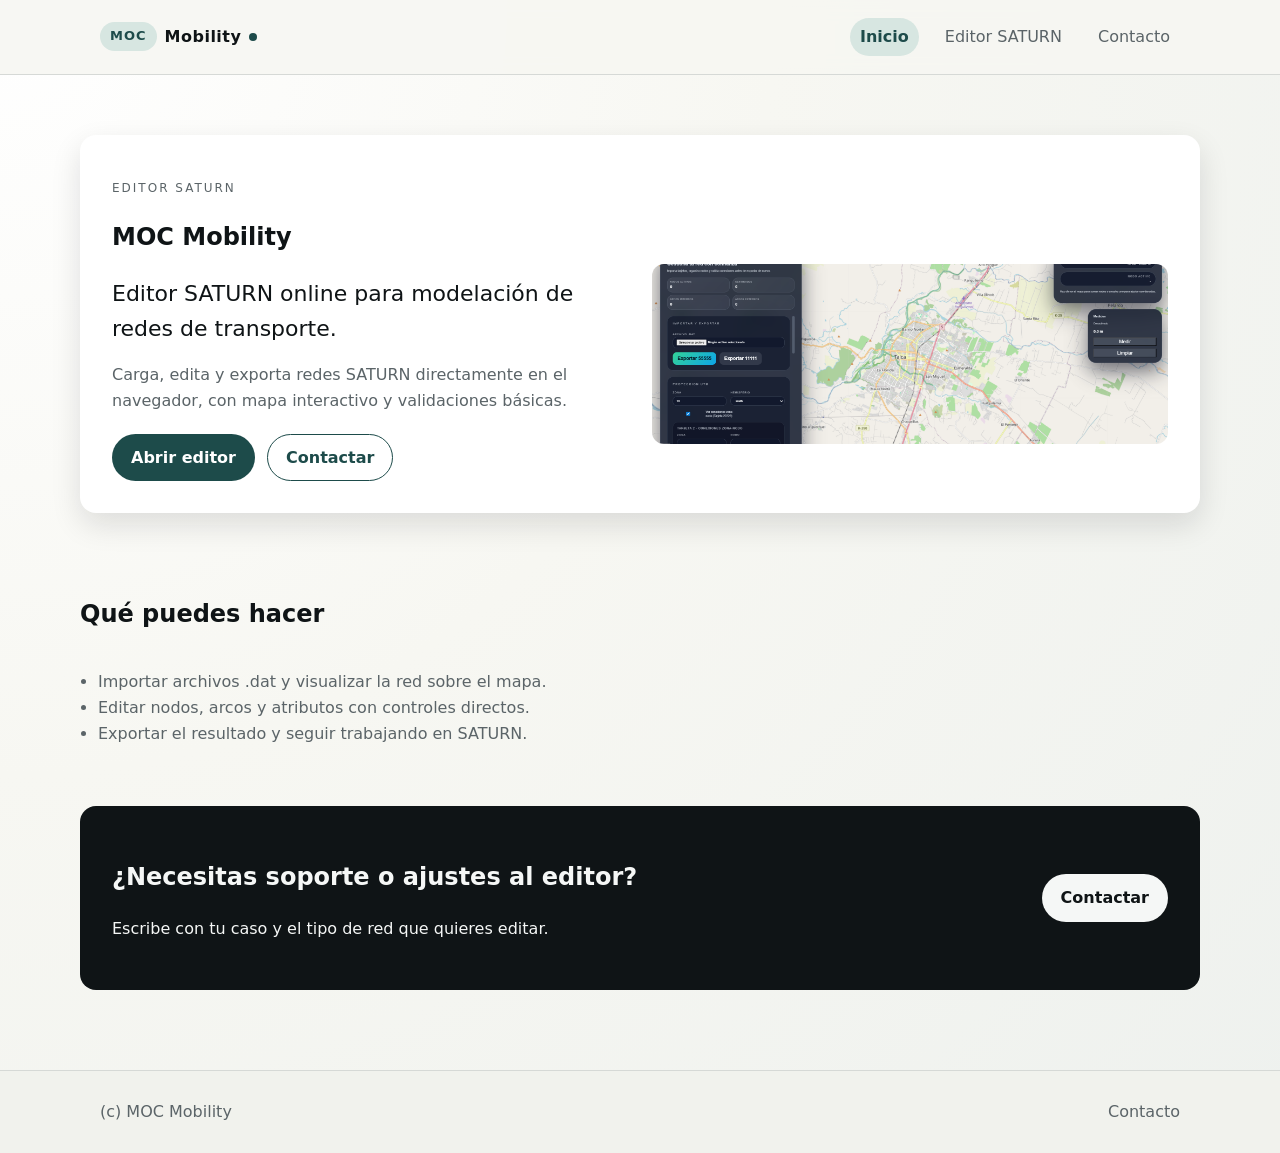
==== index.html @ 2d0a134a "Add files via upload" ====
<!DOCTYPE html><html lang="es"> <head><meta charset="utf-8"><meta name="viewport" content="width=device-width, initial-scale=1"><title>MOC Mobility</title><meta name="description" content="Editor SATURN online para editar redes de transporte sin backend."><link rel="canonical" href="https://mocmobility.cl/"><meta property="og:title" content="MOC Mobility"><meta property="og:description" content="Editor SATURN online para editar redes de transporte sin backend."><meta property="og:image" content="https://mocmobility.cl/og-default.png"><meta property="og:type" content="website"><meta property="og:url" content="https://mocmobility.cl/"><meta name="twitter:card" content="summary_large_image"><meta name="twitter:title" content="MOC Mobility"><meta name="twitter:description" content="Editor SATURN online para editar redes de transporte sin backend."><meta name="twitter:image" content="https://mocmobility.cl/og-default.png"><link rel="icon" href="/favicon.svg" type="image/svg+xml"><link rel="stylesheet" href="/_astro/contact.BF_VTfn2.css"></head> <body> <header class="site-header"> <nav class="nav"> <a class="brand" href="/" aria-label="MOC Mobility"> <span class="brand-pill">MOC</span> <span class="brand-text">Mobility</span> <span class="brand-dot" aria-hidden="true"></span> </a> <div class="nav-links"> <a href="/" class="active" aria-current="page"> Inicio </a><a href="/saturn-editor/" class> Editor SATURN </a><a href="/contact/" class> Contacto </a> </div> </nav> </header> <main>  <section class="hero"> <div class="hero-inner"> <div class="hero-grid"> <div> <p class="eyebrow">Editor SATURN</p> <h1>MOC Mobility</h1> <p class="hero-subtitle">Editor SATURN online para modelación de redes de transporte.</p> <p class="hero-text">Carga, edita y exporta redes SATURN directamente en el navegador, con mapa interactivo y validaciones básicas.</p> <div class="hero-actions"> <a class="button primary" href="/saturn-editor/">Abrir editor</a> <a class="button secondary" href="/contact/">Contactar</a> </div> </div> <div class="hero-visual"> <img src="/assets/projects/saturn/screen-01.png" alt="Vista principal del editor SATURN"> </div> </div> </div> </section> <section class="section"> <div class="section-header"> <h2>Qué puedes hacer</h2> </div> <ul class="bullets"> <li>Importar archivos .dat y visualizar la red sobre el mapa.</li> <li>Editar nodos, arcos y atributos con controles directos.</li> <li>Exportar el resultado y seguir trabajando en SATURN.</li> </ul> </section> <section class="cta"> <div> <h2>¿Necesitas soporte o ajustes al editor?</h2> <p>Escribe con tu caso y el tipo de red que quieres editar.</p> </div> <a class="button primary" href="/contact/">Contactar</a> </section>  </main> <footer class="site-footer"> <div class="footer-inner"> <span>(c) MOC Mobility</span> <div class="footer-links"> <a href="/contact/">Contacto</a> </div> </div> </footer> </body></html>
---- _astro/contact.BF_VTfn2.css ----
:root{color-scheme:light;--bg: #f7f7f2;--bg-alt: #eef1ee;--text: #0f1416;--muted: #5b6468;--accent: #1d4b4a;--accent-soft: #d7e6e1;--border: #d6d9d6;--shadow: 0 12px 30px rgba(15, 20, 22, .12);--radius: 16px;--max-width: 1120px;--font: "Segoe UI", "SF Pro Text", system-ui, -apple-system, sans-serif}*{box-sizing:border-box}body{margin:0;font-family:var(--font);background:radial-gradient(circle at top left,#ffffff 0%,var(--bg) 45%,var(--bg-alt) 100%);color:var(--text);line-height:1.6}img{max-width:100%;display:block;border-radius:12px}a{color:inherit;text-decoration:none}a:focus-visible,button:focus-visible,select:focus-visible{outline:2px solid var(--accent);outline-offset:3px}main{padding:0 20px 80px}.site-header{position:sticky;top:0;z-index:10;background:#f7f7f2e6;backdrop-filter:blur(8px);border-bottom:1px solid var(--border)}.nav{max-width:var(--max-width);margin:0 auto;padding:18px 20px;display:flex;align-items:center;justify-content:space-between;gap:24px}.brand{font-weight:700;letter-spacing:.5px;display:inline-flex;align-items:center;gap:8px}.brand-pill{background:var(--accent-soft);color:var(--accent);padding:4px 10px;border-radius:999px;font-size:13px;font-weight:700;letter-spacing:1px}.brand-text{color:var(--text);font-weight:600}.brand-dot{width:8px;height:8px;border-radius:50%;background:var(--accent)}.nav-links{display:flex;gap:16px;flex-wrap:wrap}.nav-links a{padding:6px 10px;border-radius:999px;color:var(--muted)}.nav-links a.active{background:var(--accent-soft);color:var(--accent);font-weight:600}.site-footer{border-top:1px solid var(--border);background:#f1f2ed}.footer-inner{max-width:var(--max-width);margin:0 auto;padding:28px 20px;display:flex;justify-content:space-between;gap:16px;align-items:center;flex-wrap:wrap;color:var(--muted)}.footer-links{display:flex;gap:16px}.section{max-width:var(--max-width);margin:0 auto 48px;padding-top:32px}.section-header{display:flex;align-items:baseline;justify-content:space-between;gap:16px;flex-wrap:wrap}.hero{padding:60px 0 30px}.hero-inner{max-width:var(--max-width);margin:0 auto;padding:32px;background:#fff;border-radius:var(--radius);box-shadow:var(--shadow)}.hero-grid{display:grid;grid-template-columns:repeat(auto-fit,minmax(260px,1fr));gap:24px;align-items:center}.hero-visual{display:grid;gap:12px;grid-template-columns:repeat(2,1fr);grid-auto-rows:120px}.hero-visual img{width:100%;height:100%;object-fit:cover}.hero-visual img:first-child{grid-column:1 / -1;height:180px}.eyebrow{text-transform:uppercase;font-size:12px;letter-spacing:2px;color:var(--muted)}.hero-subtitle{font-size:22px;margin-top:8px;margin-bottom:12px}.hero-text{max-width:640px;color:var(--muted)}.hero-actions{margin-top:20px;display:flex;gap:12px;flex-wrap:wrap}.button{display:inline-flex;align-items:center;justify-content:center;padding:10px 18px;border-radius:999px;border:1px solid transparent;font-weight:600}.button.primary{background:var(--accent);color:#fff}.button.secondary{border-color:var(--accent);color:var(--accent)}.text-link{color:var(--accent);font-weight:600}.grid{display:grid;grid-template-columns:repeat(auto-fit,minmax(260px,1fr));gap:20px;margin-top:20px}.card{background:#fff;border:1px solid var(--border);border-radius:var(--radius);overflow:hidden;transition:transform .2s ease,box-shadow .2s ease}.card:hover{transform:translateY(-4px);box-shadow:var(--shadow)}.card img{width:100%;height:180px;object-fit:cover}.card-link{display:block;height:100%}.card-body{padding:18px}.card-value{margin:10px 0 0;font-weight:600;color:var(--accent)}.card-cta{display:inline-flex;margin-top:12px;font-weight:600;color:var(--accent)}.meta{display:flex;gap:12px;color:var(--muted);font-size:14px;margin-top:10px;flex-wrap:wrap}.chips{display:flex;flex-wrap:wrap;gap:6px;margin-top:12px}.chip{background:var(--accent-soft);color:var(--accent);font-size:12px;padding:4px 10px;border-radius:999px}.bullets{padding-left:18px;color:var(--muted)}.cta{max-width:var(--max-width);margin:60px auto 0;padding:32px;background:#0f1416;color:#f5f7f6;border-radius:var(--radius);display:flex;align-items:center;justify-content:space-between;gap:20px;flex-wrap:wrap}.cta .button.primary{background:#f5f7f6;color:#0f1416}.filters{display:grid;gap:18px;margin-top:16px}.filter-group{display:flex;flex-wrap:wrap;gap:8px;align-items:center}.filter-label{font-size:13px;color:var(--muted);text-transform:uppercase;letter-spacing:1px;margin-right:6px}.chip-button{border:1px solid var(--border);background:#fff;color:var(--muted);padding:6px 12px;border-radius:999px;cursor:pointer;font-size:13px}.chip-button.active{background:var(--accent-soft);color:var(--accent);border-color:var(--accent-soft)}.detail-hero{display:grid;gap:20px;grid-template-columns:repeat(auto-fit,minmax(240px,1fr));align-items:center}.gallery{display:grid;grid-template-columns:repeat(auto-fit,minmax(220px,1fr));gap:16px}.saturn-embed{padding-top:24px;margin:0 auto 48px;max-width:100%}.saturn-embed iframe{width:100%;height:calc(100vh - 150px);border:0;border-radius:var(--radius);background:#fff}.saturn-toolbar{display:flex;align-items:center;justify-content:space-between;gap:16px;flex-wrap:wrap;margin-bottom:16px}@media(min-width:960px){.saturn-embed{width:100vw;margin-left:calc(50% - 50vw);margin-right:calc(50% - 50vw);padding-left:32px;padding-right:32px}.saturn-embed iframe{border-radius:20px;height:calc(100vh - 110px)}}.service{background:#fff;border:1px solid var(--border);border-radius:var(--radius);padding:24px;margin-top:24px}.note{color:var(--muted);font-size:14px}.callout{margin-top:24px;padding:20px;background:var(--accent-soft);border-radius:var(--radius)}.muted{color:var(--muted)}@media(max-width:720px){.nav{flex-direction:column;align-items:flex-start}.hero-inner{padding:24px}.cta{text-align:left}}.markdown h2{margin-top:24px}.markdown h3{margin-top:18px}.markdown p{color:var(--muted)}.markdown ul{padding-left:18px;color:var(--muted)}.markdown a{color:var(--accent);font-weight:600}
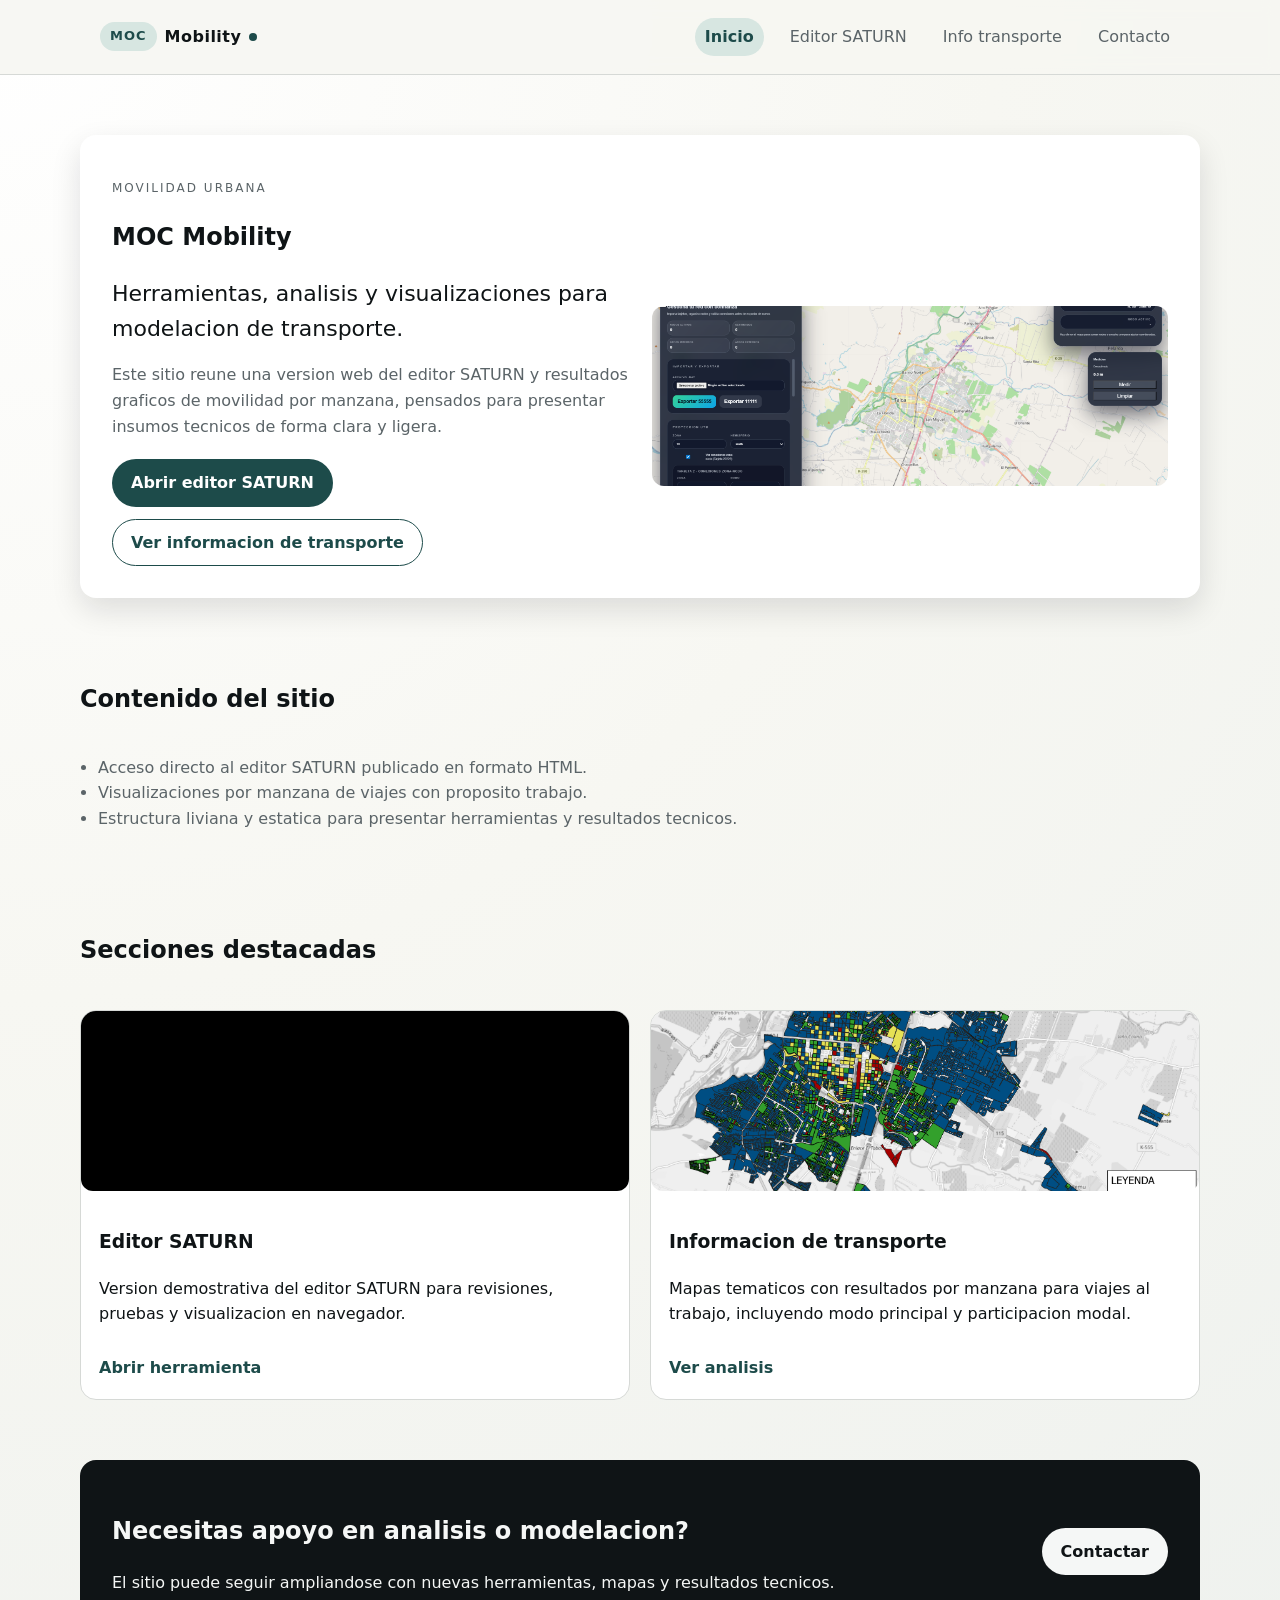
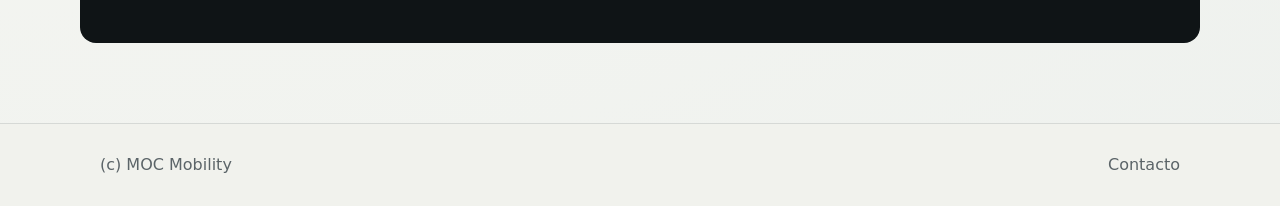
==== commit 2bfa57cc: "Publish updated GitHub Pages site" ====
--- a/index.html
+++ b/index.html
@@ -1 +1 @@
-<!DOCTYPE html><html lang="es"> <head><meta charset="utf-8"><meta name="viewport" content="width=device-width, initial-scale=1"><title>MOC Mobility</title><meta name="description" content="Editor SATURN online para editar redes de transporte sin backend."><link rel="canonical" href="https://mocmobility.cl/"><meta property="og:title" content="MOC Mobility"><meta property="og:description" content="Editor SATURN online para editar redes de transporte sin backend."><meta property="og:image" content="https://mocmobility.cl/og-default.png"><meta property="og:type" content="website"><meta property="og:url" content="https://mocmobility.cl/"><meta name="twitter:card" content="summary_large_image"><meta name="twitter:title" content="MOC Mobility"><meta name="twitter:description" content="Editor SATURN online para editar redes de transporte sin backend."><meta name="twitter:image" content="https://mocmobility.cl/og-default.png"><link rel="icon" href="/favicon.svg" type="image/svg+xml"><link rel="stylesheet" href="/_astro/contact.BF_VTfn2.css"></head> <body> <header class="site-header"> <nav class="nav"> <a class="brand" href="/" aria-label="MOC Mobility"> <span class="brand-pill">MOC</span> <span class="brand-text">Mobility</span> <span class="brand-dot" aria-hidden="true"></span> </a> <div class="nav-links"> <a href="/" class="active" aria-current="page"> Inicio </a><a href="/saturn-editor/" class> Editor SATURN </a><a href="/contact/" class> Contacto </a> </div> </nav> </header> <main>  <section class="hero"> <div class="hero-inner"> <div class="hero-grid"> <div> <p class="eyebrow">Editor SATURN</p> <h1>MOC Mobility</h1> <p class="hero-subtitle">Editor SATURN online para modelación de redes de transporte.</p> <p class="hero-text">Carga, edita y exporta redes SATURN directamente en el navegador, con mapa interactivo y validaciones básicas.</p> <div class="hero-actions"> <a class="button primary" href="/saturn-editor/">Abrir editor</a> <a class="button secondary" href="/contact/">Contactar</a> </div> </div> <div class="hero-visual"> <img src="/assets/projects/saturn/screen-01.png" alt="Vista principal del editor SATURN"> </div> </div> </div> </section> <section class="section"> <div class="section-header"> <h2>Qué puedes hacer</h2> </div> <ul class="bullets"> <li>Importar archivos .dat y visualizar la red sobre el mapa.</li> <li>Editar nodos, arcos y atributos con controles directos.</li> <li>Exportar el resultado y seguir trabajando en SATURN.</li> </ul> </section> <section class="cta"> <div> <h2>¿Necesitas soporte o ajustes al editor?</h2> <p>Escribe con tu caso y el tipo de red que quieres editar.</p> </div> <a class="button primary" href="/contact/">Contactar</a> </section>  </main> <footer class="site-footer"> <div class="footer-inner"> <span>(c) MOC Mobility</span> <div class="footer-links"> <a href="/contact/">Contacto</a> </div> </div> </footer> </body></html>+<!DOCTYPE html><html lang="es"> <head><meta charset="utf-8"><meta name="viewport" content="width=device-width, initial-scale=1"><title>MOC Mobility</title><meta name="description" content="Portfolio tecnico de movilidad urbana con editor SATURN y visualizaciones de transporte."><link rel="canonical" href="https://mocmobility.cl/"><meta property="og:title" content="MOC Mobility"><meta property="og:description" content="Portfolio tecnico de movilidad urbana con editor SATURN y visualizaciones de transporte."><meta property="og:image" content="https://mocmobility.cl/og-default.png"><meta property="og:type" content="website"><meta property="og:url" content="https://mocmobility.cl/"><meta name="twitter:card" content="summary_large_image"><meta name="twitter:title" content="MOC Mobility"><meta name="twitter:description" content="Portfolio tecnico de movilidad urbana con editor SATURN y visualizaciones de transporte."><meta name="twitter:image" content="https://mocmobility.cl/og-default.png"><link rel="icon" href="/favicon.svg" type="image/svg+xml"><link rel="stylesheet" href="/_astro/contact.DnQ6iQ1O.css"></head> <body> <header class="site-header"> <nav class="nav"> <a class="brand" href="/" aria-label="MOC Mobility"> <span class="brand-pill">MOC</span> <span class="brand-text">Mobility</span> <span class="brand-dot" aria-hidden="true"></span> </a> <div class="nav-links"> <a href="/" class="active" aria-current="page"> Inicio </a><a href="/saturn-editor/" class> Editor SATURN </a><a href="/informacion-transporte/" class> Info transporte </a><a href="/contact/" class> Contacto </a> </div> </nav> </header> <main>  <section class="hero"> <div class="hero-inner"> <div class="hero-grid"> <div> <p class="eyebrow">Movilidad urbana</p> <h1>MOC Mobility</h1> <p class="hero-subtitle">Herramientas, analisis y visualizaciones para modelacion de transporte.</p> <p class="hero-text">Este sitio reune una version web del editor SATURN y resultados graficos de movilidad por manzana, pensados para presentar insumos tecnicos de forma clara y ligera.</p> <div class="hero-actions"> <a class="button primary" href="/saturn-editor/">Abrir editor SATURN</a> <a class="button secondary" href="/informacion-transporte/">Ver informacion de transporte</a> </div> </div> <div class="hero-visual"> <img src="/assets/projects/saturn/screen-01.png" alt="Vista principal del editor SATURN"> </div> </div> </div> </section> <section class="section"> <div class="section-header"> <h2>Contenido del sitio</h2> </div> <ul class="bullets"> <li>Acceso directo al editor SATURN publicado en formato HTML.</li> <li>Visualizaciones por manzana de viajes con proposito trabajo.</li> <li>Estructura liviana y estatica para presentar herramientas y resultados tecnicos.</li> </ul> </section> <section class="section"> <div class="section-header"> <h2>Secciones destacadas</h2> </div> <div class="grid"> <article class="card"> <a class="card-link" href="/saturn-editor/"> <img src="/assets/projects/saturn/screen-02.png" alt="Editor SATURN integrado en el portfolio"> <div class="card-body"> <h3>Editor SATURN</h3> <p>Version demostrativa del editor SATURN para revisiones, pruebas y visualizacion en navegador.</p> <span class="card-cta">Abrir herramienta</span> </div> </a> </article> <article class="card"> <a class="card-link" href="/informacion-transporte/"> <img src="/assets/img/transporte/medio-principal-trabajo.png" alt="Mapa por manzana del principal medio de transporte utilizado para viajes al trabajo"> <div class="card-body"> <h3>Informacion de transporte</h3> <p>Mapas tematicos con resultados por manzana para viajes al trabajo, incluyendo modo principal y participacion modal.</p> <span class="card-cta">Ver analisis</span> </div> </a> </article> </div> </section> <section class="cta"> <div> <h2>Necesitas apoyo en analisis o modelacion?</h2> <p>El sitio puede seguir ampliandose con nuevas herramientas, mapas y resultados tecnicos.</p> </div> <a class="button primary" href="/contact/">Contactar</a> </section>  </main> <footer class="site-footer"> <div class="footer-inner"> <span>(c) MOC Mobility</span> <div class="footer-links"> <a href="/contact/">Contacto</a> </div> </div> </footer> </body></html>
--- a/_astro/contact.DnQ6iQ1O.css
+++ b/_astro/contact.DnQ6iQ1O.css
@@ -0,0 +1 @@
+:root{color-scheme:light;--bg: #f7f7f2;--bg-alt: #eef1ee;--text: #0f1416;--muted: #5b6468;--accent: #1d4b4a;--accent-soft: #d7e6e1;--border: #d6d9d6;--shadow: 0 12px 30px rgba(15, 20, 22, .12);--radius: 16px;--max-width: 1120px;--font: "Segoe UI", "SF Pro Text", system-ui, -apple-system, sans-serif}*{box-sizing:border-box}body{margin:0;font-family:var(--font);background:radial-gradient(circle at top left,#ffffff 0%,var(--bg) 45%,var(--bg-alt) 100%);color:var(--text);line-height:1.6}img{max-width:100%;display:block;border-radius:12px}a{color:inherit;text-decoration:none}a:focus-visible,button:focus-visible,select:focus-visible{outline:2px solid var(--accent);outline-offset:3px}main{padding:0 20px 80px}.site-header{position:sticky;top:0;z-index:10;background:#f7f7f2e6;backdrop-filter:blur(8px);border-bottom:1px solid var(--border)}.nav{max-width:var(--max-width);margin:0 auto;padding:18px 20px;display:flex;align-items:center;justify-content:space-between;gap:24px}.brand{font-weight:700;letter-spacing:.5px;display:inline-flex;align-items:center;gap:8px}.brand-pill{background:var(--accent-soft);color:var(--accent);padding:4px 10px;border-radius:999px;font-size:13px;font-weight:700;letter-spacing:1px}.brand-text{color:var(--text);font-weight:600}.brand-dot{width:8px;height:8px;border-radius:50%;background:var(--accent)}.nav-links{display:flex;gap:16px;flex-wrap:wrap}.nav-links a{padding:6px 10px;border-radius:999px;color:var(--muted)}.nav-links a.active{background:var(--accent-soft);color:var(--accent);font-weight:600}.site-footer{border-top:1px solid var(--border);background:#f1f2ed}.footer-inner{max-width:var(--max-width);margin:0 auto;padding:28px 20px;display:flex;justify-content:space-between;gap:16px;align-items:center;flex-wrap:wrap;color:var(--muted)}.footer-links{display:flex;gap:16px}.section{max-width:var(--max-width);margin:0 auto 48px;padding-top:32px}.section-header{display:flex;align-items:baseline;justify-content:space-between;gap:16px;flex-wrap:wrap}.hero{padding:60px 0 30px}.hero-inner{max-width:var(--max-width);margin:0 auto;padding:32px;background:#fff;border-radius:var(--radius);box-shadow:var(--shadow)}.hero-grid{display:grid;grid-template-columns:repeat(auto-fit,minmax(260px,1fr));gap:24px;align-items:center}.hero-visual{display:grid;gap:12px;grid-template-columns:repeat(2,1fr);grid-auto-rows:120px}.hero-visual img{width:100%;height:100%;object-fit:cover}.hero-visual img:first-child{grid-column:1 / -1;height:180px}.eyebrow{text-transform:uppercase;font-size:12px;letter-spacing:2px;color:var(--muted)}.hero-subtitle{font-size:22px;margin-top:8px;margin-bottom:12px}.hero-text{max-width:640px;color:var(--muted)}.hero-actions{margin-top:20px;display:flex;gap:12px;flex-wrap:wrap}.button{display:inline-flex;align-items:center;justify-content:center;padding:10px 18px;border-radius:999px;border:1px solid transparent;font-weight:600}.button.primary{background:var(--accent);color:#fff}.button.secondary{border-color:var(--accent);color:var(--accent)}.text-link{color:var(--accent);font-weight:600}.grid{display:grid;grid-template-columns:repeat(auto-fit,minmax(260px,1fr));gap:20px;margin-top:20px}.card{background:#fff;border:1px solid var(--border);border-radius:var(--radius);overflow:hidden;transition:transform .2s ease,box-shadow .2s ease}.card:hover{transform:translateY(-4px);box-shadow:var(--shadow)}.card img{width:100%;height:180px;object-fit:cover}.card-link{display:block;height:100%}.card-body{padding:18px}.card-value{margin:10px 0 0;font-weight:600;color:var(--accent)}.card-cta{display:inline-flex;margin-top:12px;font-weight:600;color:var(--accent)}.meta{display:flex;gap:12px;color:var(--muted);font-size:14px;margin-top:10px;flex-wrap:wrap}.chips{display:flex;flex-wrap:wrap;gap:6px;margin-top:12px}.chip{background:var(--accent-soft);color:var(--accent);font-size:12px;padding:4px 10px;border-radius:999px}.bullets{padding-left:18px;color:var(--muted)}.cta{max-width:var(--max-width);margin:60px auto 0;padding:32px;background:#0f1416;color:#f5f7f6;border-radius:var(--radius);display:flex;align-items:center;justify-content:space-between;gap:20px;flex-wrap:wrap}.cta .button.primary{background:#f5f7f6;color:#0f1416}.filters{display:grid;gap:18px;margin-top:16px}.filter-group{display:flex;flex-wrap:wrap;gap:8px;align-items:center}.filter-label{font-size:13px;color:var(--muted);text-transform:uppercase;letter-spacing:1px;margin-right:6px}.chip-button{border:1px solid var(--border);background:#fff;color:var(--muted);padding:6px 12px;border-radius:999px;cursor:pointer;font-size:13px}.chip-button.active{background:var(--accent-soft);color:var(--accent);border-color:var(--accent-soft)}.detail-hero{display:grid;gap:20px;grid-template-columns:repeat(auto-fit,minmax(240px,1fr));align-items:center}.gallery{display:grid;grid-template-columns:repeat(auto-fit,minmax(220px,1fr));gap:16px}.saturn-embed{padding-top:24px;margin:0 auto 48px;max-width:100%}.saturn-embed iframe{width:100%;height:calc(100vh - 150px);border:0;border-radius:var(--radius);background:#fff}.saturn-toolbar{display:flex;align-items:center;justify-content:space-between;gap:16px;flex-wrap:wrap;margin-bottom:16px}@media(min-width:960px){.saturn-embed{width:100vw;margin-left:calc(50% - 50vw);margin-right:calc(50% - 50vw);padding-left:32px;padding-right:32px}.saturn-embed iframe{border-radius:20px;height:calc(100vh - 110px)}}.service{background:#fff;border:1px solid var(--border);border-radius:var(--radius);padding:24px;margin-top:24px}.note{color:var(--muted);font-size:14px}.callout{margin-top:24px;padding:20px;background:var(--accent-soft);border-radius:var(--radius)}.transport-hero{display:block}.transport-figure{display:grid;gap:20px}.transport-copy{max-width:760px}.transport-image-frame{background:#f5f6f4;border:1px solid var(--border);border-radius:var(--radius);padding:20px;box-shadow:var(--shadow)}.transport-image{width:100%;max-height:none;object-fit:contain;object-position:center;border-radius:0}.transport-source{margin:12px 0 0;font-size:14px;color:var(--muted)}.transport-callout,.legal-callout{background:#f1f3ef}.muted{color:var(--muted)}@media(max-width:720px){.nav{flex-direction:column;align-items:flex-start}.hero-inner{padding:24px}.cta{text-align:left}}.markdown h2{margin-top:24px}.markdown h3{margin-top:18px}.markdown p{color:var(--muted)}.markdown ul{padding-left:18px;color:var(--muted)}.markdown a{color:var(--accent);font-weight:600}
